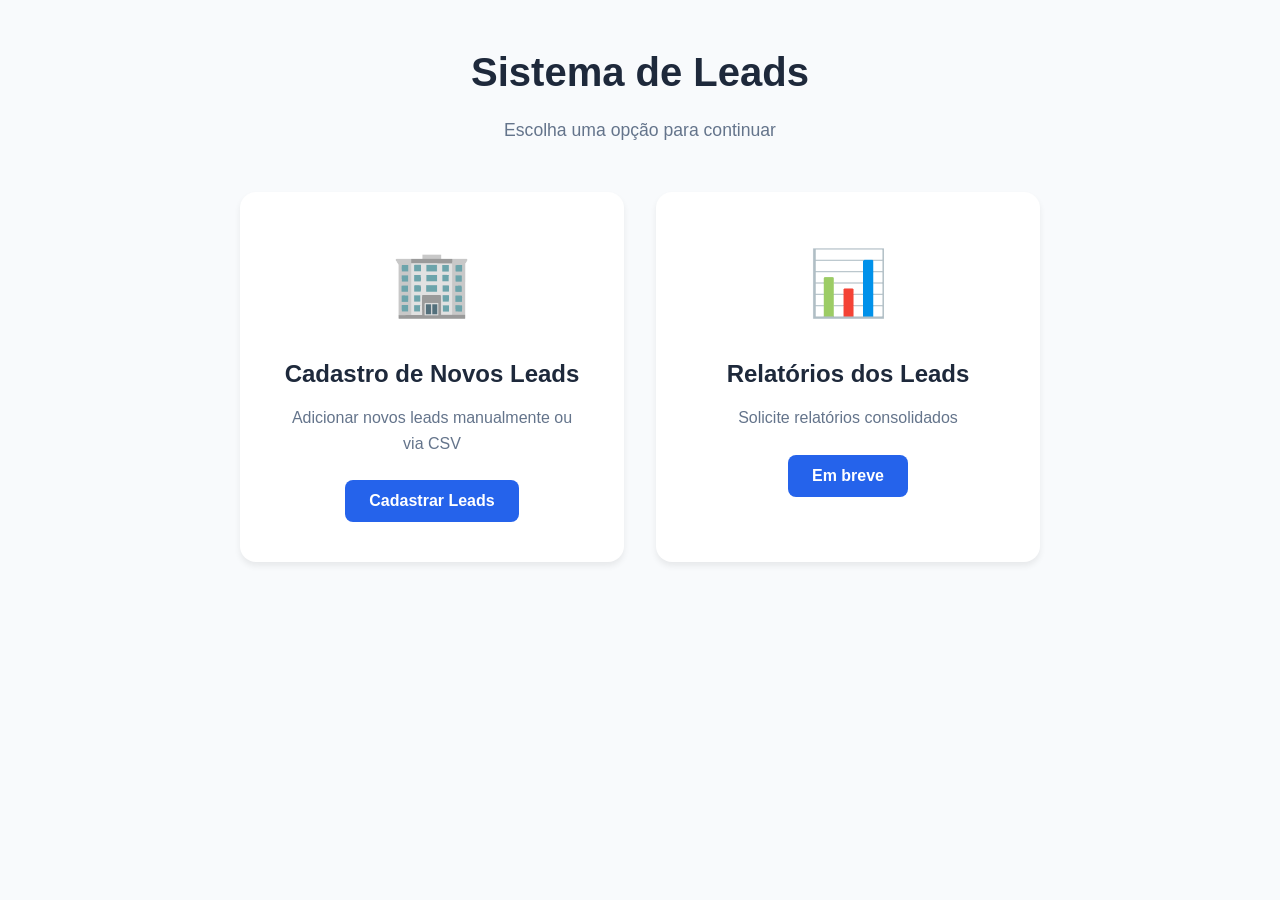
==== index.html @ 7d07f48b "Adicionando códigos da primeira versão do front" ====
<!DOCTYPE html>
<html lang="pt-BR">
<head>
    <meta charset="UTF-8">
    <meta name="viewport" content="width=device-width, initial-scale=1.0">
    <title>Cadastro de Leads</title>
    <link rel="stylesheet" href="style.css?v=2">
</head>
<body>
    <div class="container">
        <header class="header" id="mainHeader">
                        <button id="backBtn" class="btn-back-arrow" style="display:none;" onclick="goBack()" aria-label="Voltar">
                                <svg width="44" height="44" viewBox="0 0 44 44" fill="none" xmlns="http://www.w3.org/2000/svg">
                                    <line x1="36" y1="22" x2="10" y2="22" stroke="#111" stroke-width="4.5" stroke-linecap="round"/>
                                    <polyline points="17,15 10,22 17,29" fill="none" stroke="#111" stroke-width="4.5" stroke-linecap="round" stroke-linejoin="round"/>
                                </svg>
                        </button>
            <h1 id="mainTitle">Sistema de Leads</h1>
            <p id="mainSubtitle">Escolha uma opção para continuar</p>
        </header>

        <!-- Nova tela inicial -->
        <div id="homeScreen" class="initial-screen">
            <div class="options-grid">
                <div class="option-card" onclick="showLeadOptions()">
                    <div class="option-icon">🏢</div>
                    <h2>Cadastro de Novos Leads</h2>
                    <p>Adicionar novos leads manualmente ou via CSV</p>
                    <button class="btn-primary">Cadastrar Leads</button>
                </div>
                <div class="option-card">
                    <div class="option-icon">📊</div>
                    <h2>Relatórios dos Leads</h2>
                    <p>Solicite relatórios consolidados</p>
                    <button class="btn-primary" disabled>Em breve</button>
                </div>
            </div>
        </div>

        <!-- Tela antiga de seleção de cadastro/upload/relatório -->
        <div id="initialScreen" class="initial-screen hidden">
            <div class="options-grid">
                <div class="option-card" onclick="showManualForm()">
                    <div class="option-icon">📝</div>
                    <h2>Cadastro Manual</h2>
                    <p>Preencha o formulário em etapas</p>
                    <button class="btn-primary">Começar</button>
                </div>
                <div class="option-card" onclick="showCsvUpload()">
                    <div class="option-icon">📄</div>
                    <h2>Upload de CSV</h2>
                    <p>Envie um arquivo com múltiplos leads</p>
                    <button class="btn-primary">Enviar arquivo</button>
                </div>
            </div>
        </div>

        <div id="manualForm" class="manual-form hidden">
            <div class="stepper">
                <div class="step active" data-step="1">
                    <div class="step-number">1</div>
                    <div class="step-label">Identificação</div>
                </div>
                <div class="step-line"></div>
                <div class="step" data-step="2">
                    <div class="step-number">2</div>
                    <div class="step-label">Endereço</div>
                </div>
                <div class="step-line"></div>
                <div class="step" data-step="3">
                    <div class="step-number">3</div>
                    <div class="step-label">Informações Adicionais</div>
                </div>
            </div>

            <form id="leadForm" class="form-container">
                <div class="form-step active" data-step="1">
                    <h2>Identificação da Empresa</h2>
                    <div class="form-grid">
                        <div class="form-group full-width">
                            <label for="cnpj">CNPJ *</label>
                            <input type="text" id="cnpj" name="cnpj" placeholder="00.000.000/0000-00" required>
                        </div>
                        <div class="form-group">
                            <label for="type">Tipo *</label>
                            <input type="text" id="type" name="type" placeholder="Tipo da empresa" required>
                        </div>
                        <div class="form-group">
                            <label for="status">Status *</label>
                            <select id="status" name="status" required>
                                <option value="">Selecione...</option>
                                <option value="Ativa">Ativa</option>
                                <option value="Baixada">Baixada</option>
                                <option value="Suspensa">Suspensa</option>
                                <option value="Inapta">Inapta</option>
                                <option value="Nula">Nula</option>
                            </select>
                        </div>
                        <div class="form-group full-width">
                            <label for="razaoSocial">Razão Social *</label>
                            <input type="text" id="razaoSocial" name="razaoSocial" placeholder="Razão social da empresa" required>
                        </div>
                        <div class="form-group full-width">
                            <label for="nomeComercial">Nome Comercial *</label>
                            <input type="text" id="nomeComercial" name="nomeComercial" placeholder="Nome fantasia" required>
                        </div>
                        <div class="form-group full-width">
                            <label for="telefone">Telefone *</label>
                            <input type="tel" id="telefone" name="telefone" placeholder="(00) 0000-0000" required>
                        </div>
                    </div>
                    <div class="form-actions">
                        <button type="button" class="btn-secondary" onclick="backToInitial()">Cancelar</button>
                        <button type="button" class="btn-primary" onclick="nextStep()">Próximo</button>
                    </div>
                </div>

                <div class="form-step" data-step="2">
                    <h2>Endereço</h2>
                    <div class="form-grid">
                        <div class="form-group">
                            <label for="cep">CEP *</label>
                            <input type="text" id="cep" name="cep" placeholder="00000-000" required>
                        </div>
                        <div class="form-group">
                            <label for="uf">UF *</label>
                            <input type="text" id="uf" name="uf" placeholder="SP" maxlength="2" required>
                        </div>
                        <div class="form-group full-width">
                            <label for="municipio">Município *</label>
                            <input type="text" id="municipio" name="municipio" placeholder="Cidade" required>
                        </div>
                        <div class="form-group">
                            <label for="bairro">Bairro *</label>
                            <input type="text" id="bairro" name="bairro" placeholder="Bairro" required>
                        </div>
                        <div class="form-group">
                            <label for="logradouro">Logradouro *</label>
                            <input type="text" id="logradouro" name="logradouro" placeholder="Rua, Avenida..." required>
                        </div>
                        <div class="form-group full-width">
                            <label for="complemento">Complemento</label>
                            <input type="text" id="complemento" name="complemento" placeholder="Sala, Andar...">
                        </div>
                    </div>
                    <div class="form-actions">
                        <button type="button" class="btn-secondary" onclick="prevStep()">Voltar</button>
                        <button type="button" class="btn-primary" onclick="nextStep()">Próximo</button>
                    </div>
                </div>

                <div class="form-step" data-step="3">
                    <h2>Informações Adicionais</h2>
                    <div class="form-grid">
                        <div class="form-group full-width">
                            <label for="patrimonioLiquido">Patrimônio Líquido</label>
                            <input type="text" id="patrimonioLiquido" name="patrimonioLiquido" placeholder="R$ 0,00">
                        </div>
                        <div class="form-group full-width">
                            <label for="segmentoComercial">Segmento Comercial</label>
                            <input type="text" id="segmentoComercial" name="segmentoComercial" placeholder="Segmento estimado">
                        </div>
                        <div class="form-group">
                            <label for="dataInicioSituacao">Data Início Situação</label>
                            <input type="date" id="dataInicioSituacao" name="dataInicioSituacao">
                        </div>
                        <div class="form-group">
                            <label for="dataRegistro">Data de Registro</label>
                            <input type="date" id="dataRegistro" name="dataRegistro">
                        </div>
                    </div>
                    <div class="form-actions">
                        <button type="button" class="btn-secondary" onclick="prevStep()">Voltar</button>
                        <button type="button" class="btn-success" onclick="submitForm()">Cadastrar Lead</button>
                    </div>
                </div>
            </form>
        </div>

        <div id="csvUpload" class="csv-upload hidden">
            <h2>Upload de Arquivo CSV</h2>
            <p class="upload-description">
                Envie um arquivo CSV com os dados dos leads
                <button type="button" class="btn-primary btn-small" onclick="toggleCsvFormatCard()">Ver formato esperado do CSV</button>
            </p>

            <div id="csvFormatCard" class="csv-format-card hidden">
                <div class="csv-format-header">
                    <h3>Formato esperado do arquivo CSV</h3>
                    <button type="button" class="btn-icon" onclick="toggleCsvFormatCard()">✕</button>
                </div>
                <p class="csv-format-text">
                    Estrutura mínima do arquivo. A primeira linha deve conter o cabeçalho abaixo
                    (nomes exatamente iguais; a ordem das colunas pode variar):
                </p>
                <div class="csv-format-body">
                    <table class="csv-format-table">
                        <thead>
                            <tr>
                                <th>cnpj</th>
                                <th>type</th>
                                <th>nome_social</th>
                                <th>nome_comercial</th>
                                <th>status</th>
                                <th>telefone</th>
                                <th>cep</th>
                                <th>uf</th>
                                <th>municipio</th>
                                <th>bairro</th>
                                <th>complemento</th>
                                <th>logradouro</th>
                                <th>valor_patrimonio_liquido</th>
                                <th>data_inicio_situacao</th>
                                <th>data_registro</th>
                                <th>segmento_comercial_estimado</th>
                                <th>elegibilidade_lead_maquininha</th>
                                <th>porte_lead_estimado</th>
                                <th>potencial_venda_maquininha</th>
                                <th>faixa_volume_mensal_estimada</th>
                                <th>canal_abordagem_sugerido</th>
                                <th>data_ingestao</th>
                            </tr>
                        </thead>
                    </table>
                </div>
            </div>

            <div class="drop-zone" id="dropZone">
                <div class="drop-icon">📁</div>
                <p class="drop-text">Arraste e solte o arquivo aqui</p>
                <p class="drop-subtext">ou</p>
                <label for="fileInput" class="btn-primary file-input-label">Selecionar Arquivo</label>
                <input type="file" id="fileInput" accept=".csv" class="file-input">
                <p class="drop-hint">Apenas arquivos .csv</p>
            </div>

            <div id="fileInfo" class="file-info hidden">
                <div class="file-details">
                    <div class="file-icon">📄</div>
                    <div class="file-data">
                        <p class="file-name" id="fileName"></p>
                        <p class="file-size" id="fileSize"></p>
                    </div>
                    <button class="btn-remove" onclick="removeFile()">✕</button>
                </div>
            </div>

            <div class="upload-actions">
                <button type="button" class="btn-secondary" onclick="backToInitial()">Cancelar</button>
                <button type="button" class="btn-success" id="uploadBtn" onclick="uploadFile()" disabled>Enviar Arquivo</button>
            </div>
        </div>
    </div>

    <div id="modal" class="modal hidden">
        <div class="modal-content">
            <div class="modal-icon success">✓</div>
            <h3 id="modalTitle">Sucesso!</h3>
            <p id="modalMessage">Lead cadastrado com sucesso!</p>
            <button type="button" class="btn-primary" onclick="closeModal()">OK</button>
        </div>
    </div>
    <style>
    .btn-back-arrow {
        position: absolute;
        left: 24px;
        top: 32px;
        background: transparent;
        border: none;
        padding: 0;
        cursor: pointer;
        z-index: 10;
        display: flex;
        align-items: center;
        justify-content: center;
        transition: filter 0.2s;
    }
    .btn-back-arrow:focus {
        outline: none;
    }
    .btn-back-arrow:hover svg {
        filter: brightness(0) saturate(100%) contrast(150%);
    }
    @media (max-width: 600px) {
        .btn-back-arrow {
            left: 8px;
            top: 12px;
        }
        .btn-back-arrow svg {
            width: 32px;
            height: 32px;
        }
    }
    </style>
    <script src="main.js"></script>
    <script>
    // Função para mostrar a tela de opções de cadastro/upload
    function showLeadOptions() {
        document.getElementById('homeScreen').classList.add('hidden');
        document.getElementById('initialScreen').classList.remove('hidden');
        // Troca o título e subtítulo para o contexto de cadastro
        document.getElementById('mainTitle').textContent = 'Cadastro de Novos Leads';
        document.getElementById('mainSubtitle').textContent = 'Escolha a forma de cadastro que preferir';
        // Mostra botão de voltar
        document.getElementById('backBtn').style.display = '';
        // Salva estado para navegação
        window._currentScreen = 'initialScreen';
    }

    // Função global para voltar
    function goBack() {
        // Se estiver na tela de seleção de cadastro/upload, volta para home
        if (window._currentScreen === 'initialScreen') {
            document.getElementById('initialScreen').classList.add('hidden');
            document.getElementById('homeScreen').classList.remove('hidden');
            document.getElementById('mainTitle').textContent = 'Sistema de Leads';
            document.getElementById('mainSubtitle').textContent = 'Escolha uma opção para continuar';
            document.getElementById('backBtn').style.display = 'none';
            window._currentScreen = 'homeScreen';
        } else if (window._currentScreen === 'manualForm') {
            // Se estiver no formulário manual, volta para seleção
            document.getElementById('manualForm').classList.add('hidden');
            document.getElementById('initialScreen').classList.remove('hidden');
            document.getElementById('mainTitle').textContent = 'Cadastro de Novos Leads';
            document.getElementById('mainSubtitle').textContent = 'Escolha a forma de cadastro que preferir';
            window._currentScreen = 'initialScreen';
        } else if (window._currentScreen === 'csvUpload') {
            // Se estiver no upload de CSV, volta para seleção
            document.getElementById('csvUpload').classList.add('hidden');
            document.getElementById('initialScreen').classList.remove('hidden');
            document.getElementById('mainTitle').textContent = 'Cadastro de Novos Leads';
            document.getElementById('mainSubtitle').textContent = 'Escolha a forma de cadastro que preferir';
            window._currentScreen = 'initialScreen';
        }
    }

    // Ajusta navegação dos fluxos já existentes para atualizar o estado do botão de voltar
    // (Essas funções já existem no main.js, mas sobrescrevemos aqui para garantir o estado)
    const _oldShowManualForm = window.showManualForm;
    window.showManualForm = function() {
        document.getElementById('initialScreen').classList.add('hidden');
        document.getElementById('manualForm').classList.remove('hidden');
        document.getElementById('backBtn').style.display = '';
        window._currentScreen = 'manualForm';
        document.getElementById('mainTitle').textContent = 'Cadastro de Novos Leads';
        document.getElementById('mainSubtitle').textContent = 'Preencha o formulário em etapas';
    };
    const _oldShowCsvUpload = window.showCsvUpload;
    window.showCsvUpload = function() {
        document.getElementById('initialScreen').classList.add('hidden');
        document.getElementById('csvUpload').classList.remove('hidden');
        document.getElementById('backBtn').style.display = '';
        window._currentScreen = 'csvUpload';
        document.getElementById('mainTitle').textContent = 'Cadastro de Novos Leads';
        document.getElementById('mainSubtitle').textContent = 'Upload de Arquivo CSV';
    };
    // Ao voltar para home, esconde o botão
    window._currentScreen = 'homeScreen';
    document.getElementById('backBtn').style.display = 'none';
    </script>
</body>
</html>
---- style.css ----
* {
    margin: 0;
    padding: 0;
    box-sizing: border-box;
}

:root {
    --primary-color: #2563eb;
    --primary-hover: #1d4ed8;
    --secondary-color: #64748b;
    --success-color: #10b981;
    --success-hover: #059669;
    --warning-color: #f59e0b;
    --error-color: #ef4444;
    --bg-color: #f8fafc;
    --card-bg: #ffffff;
    --text-primary: #1e293b;
    --text-secondary: #64748b;
    --border-color: #e2e8f0;
    --shadow-sm: 0 1px 2px rgba(0, 0, 0, 0.05);
    --shadow-md: 0 4px 6px rgba(0, 0, 0, 0.07);
    --shadow-lg: 0 10px 15px rgba(0, 0, 0, 0.1);
}

body {
    font-family: 'Segoe UI', Tahoma, Geneva, Verdana, sans-serif;
    background-color: var(--bg-color);
    color: var(--text-primary);
    line-height: 1.6;
    min-height: 100vh;
}

.container {
    max-width: 1200px;
    margin: 0 auto;
    padding: 40px 20px;
}

.header {
    text-align: center;
    margin-bottom: 48px;
}

.header h1 {
    font-size: 2.5em;
    font-weight: 700;
    color: var(--text-primary);
    margin-bottom: 12px;
}

.header p {
    font-size: 1.1em;
    color: var(--text-secondary);
}

.hidden {
    display: none !important;
}

.initial-screen {
    animation: fadeIn 0.3s ease;
}

.options-grid {
    display: grid;
    grid-template-columns: repeat(auto-fit, minmax(300px, 1fr));
    gap: 32px;
    max-width: 800px;
    margin: 0 auto;
}

.option-card {
    background: var(--card-bg);
    border-radius: 16px;
    padding: 40px;
    text-align: center;
    box-shadow: var(--shadow-md);
    transition: transform 0.3s ease, box-shadow 0.3s ease;
    cursor: pointer;
}

.option-card:hover {
    transform: translateY(-4px);
    box-shadow: var(--shadow-lg);
}

.option-icon {
    font-size: 4em;
    margin-bottom: 20px;
}

.option-card h2 {
    font-size: 1.5em;
    margin-bottom: 12px;
    color: var(--text-primary);
}

.option-card p {
    color: var(--text-secondary);
    margin-bottom: 24px;
}

.btn-primary,
.btn-secondary,
.btn-success,
.btn-remove {
    padding: 12px 24px;
    border: none;
    border-radius: 8px;
    font-size: 1em;
    font-weight: 600;
    cursor: pointer;
    transition: all 0.3s ease;
}

.btn-primary {
    background-color: var(--primary-color);
    color: white;
}

.btn-primary:hover {
    background-color: var(--primary-hover);
}

.btn-secondary {
    background-color: transparent;
    color: var(--secondary-color);
    border: 2px solid var(--border-color);
}

.btn-secondary:hover {
    background-color: var(--bg-color);
}

.btn-success {
    background-color: var(--success-color);
    color: white;
}

.btn-success:hover {
    background-color: var(--success-hover);
}

.btn-success:disabled {
    background-color: var(--border-color);
    cursor: not-allowed;
}

.btn-link {
    background: none;
    border: none;
    padding: 0 0 0 8px;
    color: var(--primary-color);
    font-weight: 600;
    cursor: pointer;
    text-decoration: underline;
}

.btn-link:hover {
    color: var(--primary-hover);
}

.btn-icon {
    background: transparent;
    border: none;
    cursor: pointer;
    font-size: 1.1em;
    color: var(--text-secondary);
}

.btn-icon:hover {
    color: var(--text-primary);
}

.manual-form {
    background: var(--card-bg);
    border-radius: 16px;
    padding: 40px;
    box-shadow: var(--shadow-md);
    animation: fadeIn 0.3s ease;
}

.stepper {
    display: flex;
    align-items: center;
    justify-content: center;
    margin-bottom: 48px;
    position: relative;
}

.step {
    display: flex;
    flex-direction: column;
    align-items: center;
    position: relative;
    z-index: 1;
}

.step-number {
    width: 48px;
    height: 48px;
    border-radius: 50%;
    background-color: var(--border-color);
    color: var(--text-secondary);
    display: flex;
    align-items: center;
    justify-content: center;
    font-weight: 700;
    font-size: 1.1em;
    margin-bottom: 8px;
    transition: all 0.3s ease;
}

.step.active .step-number {
    background-color: var(--primary-color);
    color: white;
    box-shadow: 0 0 0 4px rgba(37, 99, 235, 0.2);
}

.step.completed .step-number {
    background-color: var(--success-color);
    color: white;
}

.step-label {
    font-size: 0.9em;
    color: var(--text-secondary);
    text-align: center;
    max-width: 120px;
}

.step.active .step-label {
    color: var(--text-primary);
    font-weight: 600;
}

.step-line {
    flex: 1;
    height: 2px;
    background-color: var(--border-color);
    margin: 0 16px;
    margin-bottom: 32px;
}

.form-container {
    max-width: 800px;
    margin: 0 auto;
}

.form-step {
    display: none;
    animation: fadeIn 0.3s ease;
}

.form-step.active {
    display: block;
}

.form-step h2 {
    font-size: 1.8em;
    margin-bottom: 32px;
    color: var(--text-primary);
}

.form-grid {
    display: grid;
    grid-template-columns: repeat(2, 1fr);
    gap: 24px;
    margin-bottom: 32px;
}

.form-group {
    display: flex;
    flex-direction: column;
}

.form-group.full-width {
    grid-column: 1 / -1;
}

.form-group label {
    font-weight: 600;
    margin-bottom: 8px;
    color: var(--text-primary);
    font-size: 0.95em;
}

.form-group input,
.form-group select {
    padding: 12px 16px;
    border: 2px solid var(--border-color);
    border-radius: 8px;
    font-size: 1em;
    transition: all 0.3s ease;
    background-color: white;
    width: 100%;
}

.form-group input:focus,
.form-group select:focus {
    outline: none;
    border-color: var(--primary-color);
    box-shadow: 0 0 0 3px rgba(37, 99, 235, 0.1);
}

.form-group input.error {
    border-color: var(--error-color);
}

.form-actions {
    display: flex;
    justify-content: space-between;
    gap: 16px;
    margin-top: 32px;
}

.form-actions button {
    flex: 1;
}

.csv-upload {
    background: var(--card-bg);
    border-radius: 16px;
    padding: 40px;
    box-shadow: var(--shadow-md);
    max-width: 700px;
    margin: 0 auto;
    animation: fadeIn 0.3s ease;
}

.csv-upload h2 {
    font-size: 1.8em;
    margin-bottom: 12px;
    color: var(--text-primary);
    text-align: center;
}

.upload-description {
    text-align: center;
    color: var(--text-secondary);
    margin-bottom: 32px;
}

.drop-zone {
    border: 3px dashed var(--border-color);
    border-radius: 12px;
    padding: 60px 40px;
    text-align: center;
    transition: all 0.3s ease;
    background-color: var(--bg-color);
}

.drop-zone.drag-over {
    border-color: var(--primary-color);
    background-color: rgba(37, 99, 235, 0.05);
}

.drop-icon {
    font-size: 4em;
    margin-bottom: 16px;
}

.drop-text {
    font-size: 1.2em;
    font-weight: 600;
    color: var(--text-primary);
    margin-bottom: 8px;
}

.drop-subtext {
    color: var(--text-secondary);
    margin: 12px 0;
}

.file-input {
    display: none;
}

.file-input-label {
    display: inline-block;
    margin: 12px 0;
}

.drop-hint {
    font-size: 0.9em;
    color: var(--text-secondary);
    margin-top: 12px;
}

.file-info {
    margin: 24px 0;
    animation: fadeIn 0.3s ease;
}

.file-details {
    display: flex;
    align-items: center;
    gap: 16px;
    padding: 16px;
    background-color: var(--bg-color);
    border-radius: 8px;
    border: 2px solid var(--border-color);
}

.file-icon {
    font-size: 2em;
}

.file-data {
    flex: 1;
}

.file-name {
    font-weight: 600;
    color: var(--text-primary);
    margin-bottom: 4px;
}

.file-size {
    font-size: 0.9em;
    color: var(--text-secondary);
}

.btn-remove {
    width: 36px;
    height: 36px;
    padding: 0;
    background-color: transparent;
    border-radius: 50%;
    border: 2px solid var(--border-color);
    display: flex;
    align-items: center;
    justify-content: center;
    font-size: 1.1em;
}

.btn-remove:hover {
    background-color: rgba(239, 68, 68, 0.05);
    border-color: var(--error-color);
    color: var(--error-color);
}

.upload-actions {
    display: flex;
    justify-content: space-between;
    gap: 16px;
    margin-top: 24px;
}

.upload-actions button {
    flex: 1;
}

.btn-small {
    padding: 8px 16px;
    font-size: 0.9em;
    margin-left: 8px;
}

.modal {
    position: fixed;
    inset: 0;
    background-color: rgba(15, 23, 42, 0.5);
    display: flex;
    align-items: center;
    justify-content: center;
    padding: 20px;
    z-index: 50;
}

.modal-content {
    background-color: var(--card-bg);
    border-radius: 16px;
    padding: 32px 40px;
    max-width: 400px;
    text-align: center;
    box-shadow: var(--shadow-lg);
}

.modal-icon {
    width: 56px;
    height: 56px;
    border-radius: 50%;
    display: flex;
    align-items: center;
    justify-content: center;
    font-size: 1.8em;
    margin: 0 auto 16px;
    color: white;
}

.modal-icon.success {
    background-color: var(--success-color);
}

.modal-icon.warning {
    background-color: var(--warning-color);
}

.modal-icon.error {
    background-color: var(--error-color);
}

.modal h3 {
    font-size: 1.4em;
    margin-bottom: 8px;
}

.modal p {
    color: var(--text-secondary);
    margin-bottom: 24px;
}

.csv-format-card {
    margin: 0 auto 24px;
    padding: 20px 24px;
    border-radius: 12px;
    border: 1px solid var(--border-color);
    background-color: #f9fafb;
    box-shadow: var(--shadow-sm);
}

.csv-format-header {
    display: flex;
    align-items: center;
    justify-content: space-between;
    margin-bottom: 8px;
}

.csv-format-header h3 {
    font-size: 1.1em;
    margin: 0;
}

.csv-format-text {
    font-size: 0.9em;
    color: var(--text-secondary);
    margin-bottom: 12px;
}

.csv-format-body {
    overflow-x: auto;
}

.csv-format-table {
    width: 100%;
    border-collapse: collapse;
    background-color: white;
    border-radius: 8px;
    overflow: hidden;
    font-size: 0.85em;
}

.csv-format-table th {
    padding: 8px 10px;
    border: 1px solid var(--border-color);
    background-color: #eff6ff;
    color: var(--text-primary);
    text-align: left;
    white-space: nowrap;
}

@keyframes fadeIn {
    from {
        opacity: 0;
        transform: translateY(4px);
    }
    to {
        opacity: 1;
        transform: translateY(0);
    }
}

@media (max-width: 768px) {
    .container {
        padding: 24px 16px;
    }

    .manual-form,
    .csv-upload {
        padding: 24px 16px;
    }

    .form-grid {
        grid-template-columns: 1fr;
    }

    .form-actions {
        flex-direction: column;
    }
}
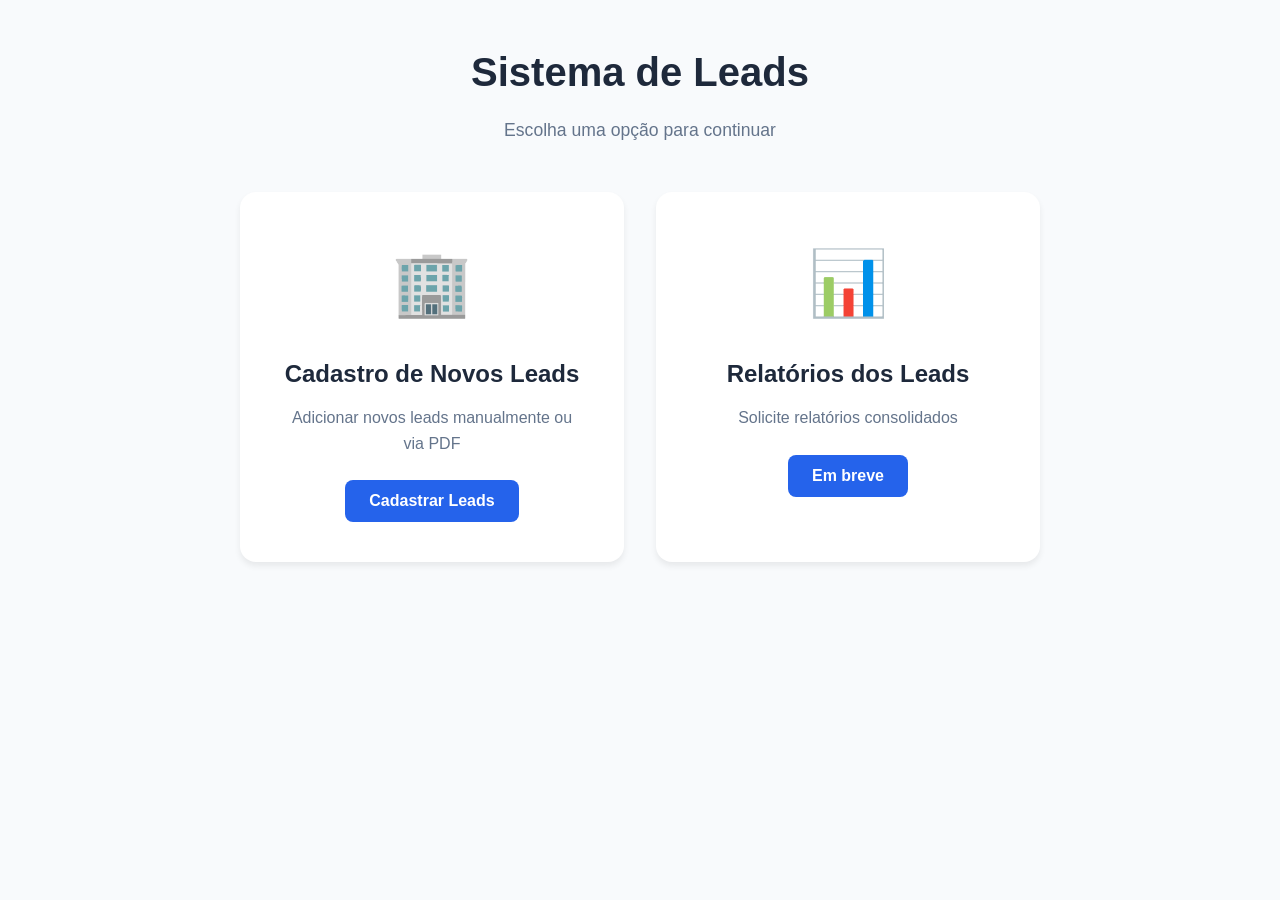
==== commit 5d646f8c: "Modificando regras do front, para o cadastro manual enviar para a silver e o por csv agora é por PDF" ====
--- a/index.html
+++ b/index.html
@@ -25,7 +25,7 @@
                 <div class="option-card" onclick="showLeadOptions()">
                     <div class="option-icon">🏢</div>
                     <h2>Cadastro de Novos Leads</h2>
-                    <p>Adicionar novos leads manualmente ou via CSV</p>
+                    <p>Adicionar novos leads manualmente ou via PDF</p>
                     <button class="btn-primary">Cadastrar Leads</button>
                 </div>
                 <div class="option-card">
@@ -48,9 +48,9 @@
                 </div>
                 <div class="option-card" onclick="showCsvUpload()">
                     <div class="option-icon">📄</div>
-                    <h2>Upload de CSV</h2>
-                    <p>Envie um arquivo com múltiplos leads</p>
-                    <button class="btn-primary">Enviar arquivo</button>
+                    <h2>Upload de PDF</h2>
+                    <p>Envie um PDF preenchido manualmente</p>
+                    <button class="btn-primary">Enviar PDF</button>
                 </div>
             </div>
         </div>
@@ -81,20 +81,9 @@
                             <label for="cnpj">CNPJ *</label>
                             <input type="text" id="cnpj" name="cnpj" placeholder="00.000.000/0000-00" required>
                         </div>
-                        <div class="form-group">
+                        <div class="form-group type-field">
                             <label for="type">Tipo *</label>
                             <input type="text" id="type" name="type" placeholder="Tipo da empresa" required>
-                        </div>
-                        <div class="form-group">
-                            <label for="status">Status *</label>
-                            <select id="status" name="status" required>
-                                <option value="">Selecione...</option>
-                                <option value="Ativa">Ativa</option>
-                                <option value="Baixada">Baixada</option>
-                                <option value="Suspensa">Suspensa</option>
-                                <option value="Inapta">Inapta</option>
-                                <option value="Nula">Nula</option>
-                            </select>
                         </div>
                         <div class="form-group full-width">
                             <label for="razaoSocial">Razão Social *</label>
@@ -178,20 +167,19 @@
         </div>
 
         <div id="csvUpload" class="csv-upload hidden">
-            <h2>Upload de Arquivo CSV</h2>
+            <h2>Upload de Arquivo PDF</h2>
             <p class="upload-description">
-                Envie um arquivo CSV com os dados dos leads
-                <button type="button" class="btn-primary btn-small" onclick="toggleCsvFormatCard()">Ver formato esperado do CSV</button>
+                Envie um arquivo PDF para armazenamento na bronze
+                <button type="button" class="btn-primary btn-small" onclick="togglePdfFieldsCard()">Ver campos esperados no PDF</button>
             </p>
 
-            <div id="csvFormatCard" class="csv-format-card hidden">
+            <div id="pdfFieldsCard" class="csv-format-card hidden">
                 <div class="csv-format-header">
-                    <h3>Formato esperado do arquivo CSV</h3>
-                    <button type="button" class="btn-icon" onclick="toggleCsvFormatCard()">✕</button>
+                    <h3>Campos esperados no PDF</h3>
+                    <button type="button" class="btn-icon" onclick="togglePdfFieldsCard()">✕</button>
                 </div>
                 <p class="csv-format-text">
-                    Estrutura mínima do arquivo. A primeira linha deve conter o cabeçalho abaixo
-                    (nomes exatamente iguais; a ordem das colunas pode variar):
+                    O PDF preenchido manualmente deve conter todos os campos abaixo, seguindo o mesmo padrao do dataset atual:
                 </p>
                 <div class="csv-format-body">
                     <table class="csv-format-table">
@@ -218,7 +206,6 @@
                                 <th>potencial_venda_maquininha</th>
                                 <th>faixa_volume_mensal_estimada</th>
                                 <th>canal_abordagem_sugerido</th>
-                                <th>data_ingestao</th>
                             </tr>
                         </thead>
                     </table>
@@ -230,8 +217,8 @@
                 <p class="drop-text">Arraste e solte o arquivo aqui</p>
                 <p class="drop-subtext">ou</p>
                 <label for="fileInput" class="btn-primary file-input-label">Selecionar Arquivo</label>
-                <input type="file" id="fileInput" accept=".csv" class="file-input">
-                <p class="drop-hint">Apenas arquivos .csv</p>
+                <input type="file" id="fileInput" accept=".pdf,application/pdf" class="file-input">
+                <p class="drop-hint">Apenas arquivos .pdf</p>
             </div>
 
             <div id="fileInfo" class="file-info hidden">
@@ -247,7 +234,7 @@
 
             <div class="upload-actions">
                 <button type="button" class="btn-secondary" onclick="backToInitial()">Cancelar</button>
-                <button type="button" class="btn-success" id="uploadBtn" onclick="uploadFile()" disabled>Enviar Arquivo</button>
+                <button type="button" class="btn-success" id="uploadBtn" onclick="uploadFile()" disabled>Enviar PDF</button>
             </div>
         </div>
     </div>
@@ -305,6 +292,12 @@
         document.getElementById('backBtn').style.display = '';
         // Salva estado para navegação
         window._currentScreen = 'initialScreen';
+    }
+
+    function togglePdfFieldsCard() {
+        const card = document.getElementById('pdfFieldsCard');
+        if (!card) return;
+        card.classList.toggle('hidden');
     }
 
     // Função global para voltar
@@ -325,7 +318,7 @@
             document.getElementById('mainSubtitle').textContent = 'Escolha a forma de cadastro que preferir';
             window._currentScreen = 'initialScreen';
         } else if (window._currentScreen === 'csvUpload') {
-            // Se estiver no upload de CSV, volta para seleção
+            // Se estiver no upload de PDF, volta para seleção
             document.getElementById('csvUpload').classList.add('hidden');
             document.getElementById('initialScreen').classList.remove('hidden');
             document.getElementById('mainTitle').textContent = 'Cadastro de Novos Leads';
@@ -352,7 +345,7 @@
         document.getElementById('backBtn').style.display = '';
         window._currentScreen = 'csvUpload';
         document.getElementById('mainTitle').textContent = 'Cadastro de Novos Leads';
-        document.getElementById('mainSubtitle').textContent = 'Upload de Arquivo CSV';
+        document.getElementById('mainSubtitle').textContent = 'Upload de Arquivo PDF';
     };
     // Ao voltar para home, esconde o botão
     window._currentScreen = 'homeScreen';
--- a/style.css
+++ b/style.css
@@ -278,6 +278,10 @@
     grid-column: 1 / -1;
 }
 
+.form-group.type-field {
+    grid-column: 1 / -1;
+}
+
 .form-group label {
     font-weight: 600;
     margin-bottom: 8px;
